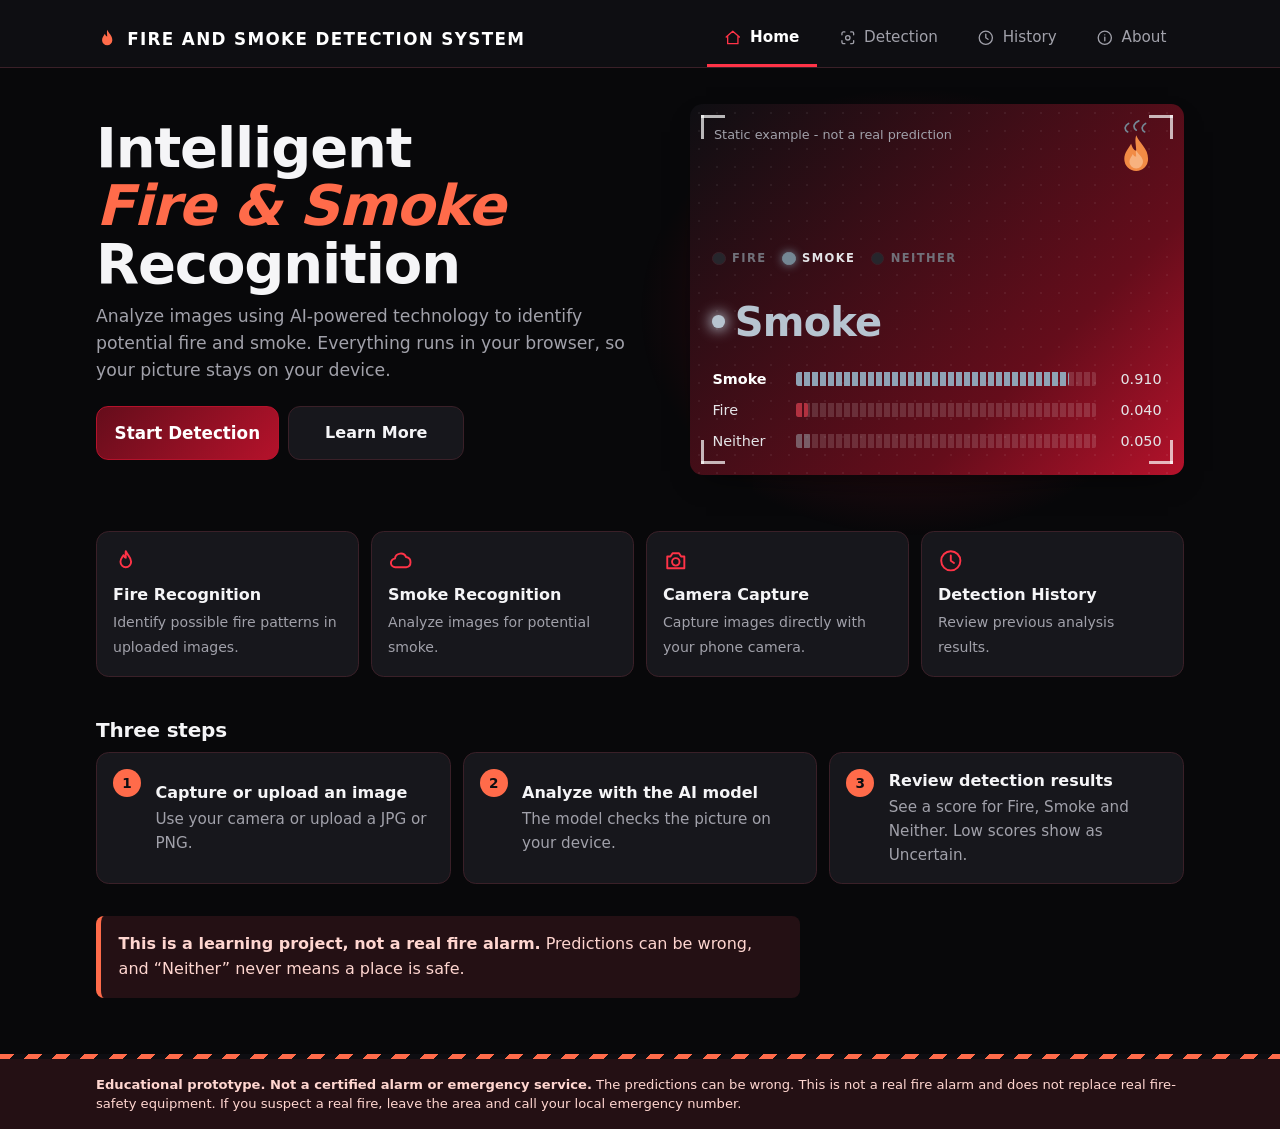
==== website/index.html @ d879157c "Create index.html" ====
<!DOCTYPE html>
<html lang="en">
<head>
<meta charset="utf-8">
<meta name="viewport" content="width=device-width, initial-scale=1, viewport-fit=cover">
<meta name="theme-color" content="#08080A">
<title>Home - Fire and Smoke Recognition</title>
<link rel="icon" href="data:image/svg+xml,%3Csvg xmlns=%27http://www.w3.org/2000/svg%27 viewBox=%270 0 24 24%27%3E%3Crect width=%2724%27 height=%2724%27 rx=%275%27 fill=%27%2308080A%27/%3E%3Cpath d=%27M12 3c1.4 3.6 5 5.4 5 10a5 5 0 0 1-10 0c0-2.8 1.6-4.2 2.7-6.2.7 1.8 1.5 2.5 2.3 2.5 0-2.2-.5-4 0-6.3z%27 fill=%27%23FF3347%27/%3E%3C/svg%3E">
<link rel="stylesheet" href="assets/css/style.css">
<link rel="stylesheet" href="assets/css/detection.css">
<link rel="stylesheet" href="assets/css/responsive.css">
</head>
<body>
<a class="skip" href="#main">Skip to content</a>
<header class="site-header"><p class="brand"><svg class="mark" viewBox="0 0 24 24" aria-hidden="true"><path d="M12 2c1.6 4 5.5 6 5.5 11a5.5 5.5 0 0 1-11 0c0-3 1.8-4.6 3-6.8.8 2 1.6 2.8 2.5 2.8 0-2.4-.6-4.4 0-7z" fill="currentColor"/></svg>FIRE AND SMOKE DETECTION SYSTEM</p>
<nav><a href="index.html" aria-current="page"><svg class="ico" viewBox="0 0 24 24" fill="none" stroke="currentColor" stroke-width="1.8" stroke-linecap="round" stroke-linejoin="round" aria-hidden="true"><path d="M3 11l9-8 9 8M5 10v10h14V10"/></svg>Home</a><a href="pages/detection.html"><svg class="ico" viewBox="0 0 24 24" fill="none" stroke="currentColor" stroke-width="1.8" stroke-linecap="round" stroke-linejoin="round" aria-hidden="true"><path d="M4 8V6a2 2 0 0 1 2-2h2M16 4h2a2 2 0 0 1 2 2v2M20 16v2a2 2 0 0 1-2 2h-2M8 20H6a2 2 0 0 1-2-2v-2"/><circle cx="12" cy="12" r="3"/></svg>Detection</a><a href="pages/history.html"><svg class="ico" viewBox="0 0 24 24" fill="none" stroke="currentColor" stroke-width="1.8" stroke-linecap="round" stroke-linejoin="round" aria-hidden="true"><circle cx="12" cy="12" r="9"/><path d="M12 7v5l3 2"/></svg>History</a><a href="pages/about.html"><svg class="ico" viewBox="0 0 24 24" fill="none" stroke="currentColor" stroke-width="1.8" stroke-linecap="round" stroke-linejoin="round" aria-hidden="true"><circle cx="12" cy="12" r="9"/><path d="M12 11v5M12 8h.01"/></svg>About</a></nav></header>
<main id="main">
<section class="hero">
  <div class="hero-copy">
    <h1>Intelligent <em>Fire &amp; Smoke</em> Recognition</h1>
    <p>Analyze images using AI-powered technology to identify potential fire and smoke. Everything runs in your browser, so your picture stays on your device.</p>
    <div class="hero-actions">
      <a class="btn primary" href="pages/detection.html">Start Detection</a>
      <a class="btn" href="pages/about.html">Learn More</a>
    </div>
  </div>
  <div class="demo" aria-hidden="true">
    <p class="demo-tag">Static example - not a real prediction</p><svg class="art" viewBox="0 0 64 64" aria-hidden="true"><path d="M22 14c-5-3-3-8 1-10M32 12c-5-4-2-9 3-11M42 14c-5-3-3-8 1-10" fill="none" stroke="#748794" stroke-width="2" stroke-linecap="round"/><path d="M32 18c4 10 14 15 14 28a14 14 0 0 1-28 0c0-8 5-12 8-18 2 6 4 8 6 8 0-6-2-12 0-18z" fill="#F18B45"/><path d="M32 36c3 5 8 8 8 13a8 8 0 0 1-16 0c0-4 3-6 4-9 1 2 2 3 4 3 0-3-1-5 0-7z" fill="#F7B27F"/></svg>
    <div class="leds"><span class="led" style="--c:#B83A32">Fire</span><span class="led on" style="--c:#748794">Smoke</span><span class="led" style="--c:#B9B3A6">Neither</span></div>
    <p class="demo-word">Smoke</p>
    <div class="bar is-top" data-class="smoke"><span class="bar-name">Smoke</span><span class="bar-track"><i style="--w:91%"></i></span><span class="bar-val">0.910</span></div>
    <div class="bar" data-class="fire"><span class="bar-name">Fire</span><span class="bar-track"><i style="--w:4%"></i></span><span class="bar-val">0.040</span></div>
    <div class="bar" data-class="neither"><span class="bar-name">Neither</span><span class="bar-track"><i style="--w:5%"></i></span><span class="bar-val">0.050</span></div>
  </div>
</section>
<section class="features" aria-label="Features">
  <div><svg class="ico" viewBox="0 0 24 24" fill="none" stroke="currentColor" stroke-width="1.8" stroke-linecap="round" stroke-linejoin="round" aria-hidden="true"><path d="M12 3c1.5 4 5 5.5 5 10a5 5 0 0 1-10 0c0-3 1.7-4.3 2.8-6.3.7 1.8 1.4 2.4 2.2 2.4 0-2.2-.4-4 0-6.1z"/></svg><strong>Fire Recognition</strong><span>Identify possible fire patterns in uploaded images.</span></div>
  <div><svg class="ico" viewBox="0 0 24 24" fill="none" stroke="currentColor" stroke-width="1.8" stroke-linecap="round" stroke-linejoin="round" aria-hidden="true"><path d="M7 18a4 4 0 0 1-.5-8A5.5 5.5 0 0 1 17 8.5a4.8 4.8 0 0 1 0 9.5z"/></svg><strong>Smoke Recognition</strong><span>Analyze images for potential smoke.</span></div>
  <div><svg class="ico" viewBox="0 0 24 24" fill="none" stroke="currentColor" stroke-width="1.8" stroke-linecap="round" stroke-linejoin="round" aria-hidden="true"><path d="M4 8h3l2-3h6l2 3h3v11H4z"/><circle cx="12" cy="13" r="3.5"/></svg><strong>Camera Capture</strong><span>Capture images directly with your phone camera.</span></div>
  <div><svg class="ico" viewBox="0 0 24 24" fill="none" stroke="currentColor" stroke-width="1.8" stroke-linecap="round" stroke-linejoin="round" aria-hidden="true"><circle cx="12" cy="12" r="9"/><path d="M12 7v5l3 2"/></svg><strong>Detection History</strong><span>Review previous analysis results.</span></div>
</section>
<section class="how">
  <h2>Three steps</h2>
  <ol class="how-list">
    <li><strong>Capture or upload an image</strong><span>Use your camera or upload a JPG or PNG.</span></li>
    <li><strong>Analyze with the AI model</strong><span>The model checks the picture on your device.</span></li>
    <li><strong>Review detection results</strong><span>See a score for Fire, Smoke and Neither. Low scores show as Uncertain.</span></li>
  </ol>
</section>
<p class="callout"><strong>This is a learning project, not a real fire alarm.</strong> Predictions can be wrong, and &ldquo;Neither&rdquo; never means a place is safe.</p>
</main>
<footer class="safety-notice"><strong>Educational prototype. Not a certified alarm or emergency service.</strong> The predictions can be wrong. This is not a real fire alarm and does not replace real fire-safety equipment. If you suspect a real fire, leave the area and call your local emergency number.</footer>
</body>
</html>
---- website/assets/css/style.css ----
/* style.css - tokens, base, header, buttons, landing page, text pages, history. */
:root{
  color-scheme:dark;
  --paper:#08080A;--card:#17171C;--card2:#242026;--ink:#F5F5F7;--muted:#A1A1AA;--line:#3A2028;
  --night:#0E0E12;--stage:#050507;--amber:#FF6B4A;
  --primary:#B5122B;--primary-dark:#650D1B;--link:#F5F5F7;--ember:#FF6B4A;--ember-text:#FF6B4A;
  --fire:#FF3347;--smoke:#8FA3B5;--neither:#8A8A93;--unsure:#FF6B4A;--ok:#2f9e5b;
  --warn-bg:#241014;--warn-ink:#FFD6D0;--warn-line:#650D1B;
  --serif:Inter,Manrope,"Segoe UI",system-ui,sans-serif;
  --radius:.8rem;--wrap:68rem;--gutter:max(1rem,calc((100% - var(--wrap)) / 2));
  --shadow:0 12px 30px -16px rgba(0,0,0,.8);
}
*{box-sizing:border-box}
html{-webkit-text-size-adjust:100%;scroll-padding-top:5rem}
body{margin:0;min-height:100dvh;display:flex;flex-direction:column;font:16px/1.55 Inter,Manrope,"Avenir Next","Segoe UI Variable","Segoe UI",system-ui,-apple-system,Roboto,sans-serif;background:var(--paper);color:var(--ink);-webkit-tap-highlight-color:transparent}
[hidden]{display:none!important}
:focus-visible{outline:3px solid #7fb3e6;outline-offset:2px}

/* Type */
h1{margin:0 0 .6rem;font-family:var(--serif);font-size:clamp(2.1rem,7vw,3.5rem);line-height:1.04;font-weight:700;letter-spacing:-.02em;text-wrap:balance}
h2{margin:0 0 .6rem;font-family:var(--serif);font-size:1.25rem;line-height:1.3;font-weight:700;letter-spacing:-.01em}
.page-title{font-size:clamp(1.7rem,5vw,2.3rem)}
.lede{margin:0 0 1.5rem;max-width:38rem;color:var(--muted);font-size:1.05rem}

/* Header */
.site-header{position:sticky;top:0;z-index:20;display:flex;flex-wrap:wrap;align-items:center;justify-content:space-between;gap:0 1.5rem;padding:calc(.7rem + env(safe-area-inset-top)) var(--gutter) 0;background:var(--night);color:#fff}
.brand{display:flex;align-items:center;gap:.55rem;margin:0 0 .5rem;font-size:1.05rem;font-weight:700;letter-spacing:-.005em}
.mark{width:1.4rem;height:1.4rem;color:var(--amber);flex:none}
nav{flex:1 1 100%;display:flex;gap:.25rem}
nav a{flex:1;display:flex;align-items:center;justify-content:center;min-height:2.75rem;color:#A1A1AA;text-decoration:none;font-size:.95rem;border-bottom:3px solid transparent;transition:color .15s}
nav a:hover{color:#fff}
nav a[aria-current="page"]{color:#fff;font-weight:600;border-bottom-color:var(--amber)}

main{flex:1;width:100%;padding:1.5rem var(--gutter) 2.5rem}

/* Buttons (real buttons and link buttons) */
button,.btn{display:inline-flex;align-items:center;justify-content:center;gap:.5rem;width:100%;min-height:3rem;padding:.5rem 1.1rem;font:inherit;font-weight:600;color:var(--link);text-decoration:none;background:var(--card);border:1.5px solid var(--line);border-radius:.75rem;cursor:pointer;touch-action:manipulation;transition:background .15s,border-color .15s,transform .1s}
button:hover:not(:disabled),.btn:hover{border-color:var(--link);background:color-mix(in srgb,var(--link) 8%,var(--card))}
button.primary,.btn.primary{min-height:3.4rem;font-size:1.05rem;color:#fff;background:var(--primary);border-color:var(--primary)}
button.primary:hover:not(:disabled),.btn.primary:hover{background:var(--primary-dark);border-color:var(--primary-dark)}
button:active:not(:disabled),.btn:active{transform:scale(.98)}
button:disabled{opacity:.4;cursor:not-allowed}

/* Landing page */
.hero{display:grid;gap:1.75rem;align-items:center;margin:0 0 2.5rem}
.hero h1 em{color:var(--ember-text)}
.art{position:absolute;top:1rem;right:1.3rem;width:3.4rem;height:3.4rem}
.hero-copy p{max-width:34rem;margin:0 0 1.4rem;color:var(--muted);font-size:1.08rem}
.hero-actions{display:grid;gap:.6rem}
.demo{position:relative;display:grid;align-content:end;gap:.55rem;aspect-ratio:4/3;padding:1.4rem;border-radius:var(--radius);color:#F5F5F7;background:radial-gradient(rgba(255,255,255,.07) 1px,transparent 1.5px) 0 0/18px 18px,var(--stage);box-shadow:var(--shadow)}
.demo-tag{position:absolute;top:1.3rem;left:1.5rem;margin:0;font-size:.8rem;color:#A1A1AA}
.demo-word{display:flex;align-items:center;gap:.6rem;margin:0 0 .4rem;font-family:var(--serif);font-size:clamp(1.8rem,7vw,2.5rem);font-weight:800;letter-spacing:-.02em;color:#B7C4D0}
.demo-word::before{content:"";width:.8rem;height:.8rem;border-radius:50%;background:currentColor;box-shadow:0 0 14px 2px currentColor}
.how{margin:0 0 2rem}
.how-list{list-style:none;margin:0;padding:0;display:grid;gap:.75rem;counter-reset:s}
.how-list li{display:grid;grid-template-columns:auto 1fr;gap:.15rem .9rem;padding:1rem;background:var(--card);border:1px solid var(--line);border-radius:var(--radius)}
.how-list li::before{counter-increment:s;content:counter(s);grid-row:span 2;display:grid;place-items:center;width:1.75rem;height:1.75rem;border-radius:50%;background:var(--ember);color:var(--night);font-size:.85rem;font-weight:700}
.how-list strong{align-self:end}
.how-list span{color:var(--muted);font-size:.95rem}
.callout{max-width:44rem;padding:1rem 1.1rem;border-left:5px solid var(--amber);border-radius:.5rem;background:var(--warn-bg);color:var(--warn-ink)}
.callout p{margin:0}

/* Text pages */
.prose{max-width:44rem}
.prose h2{margin-top:2rem}.prose h2:first-child,.prose .page-title+h2{margin-top:0}
.prose p{margin:0 0 .85rem}
.todo{padding:.6rem .8rem;border-left:4px solid var(--amber);background:var(--warn-bg);color:var(--warn-ink);border-radius:.4rem}

/* Footer notice */
.safety-notice{padding:1.3rem var(--gutter) calc(1rem + env(safe-area-inset-bottom));background:repeating-linear-gradient(135deg,#FF6B4A 0 10px,#0E0E12 10px 20px) top/100% 5px no-repeat,var(--warn-bg);color:var(--warn-ink);font-size:.82rem;line-height:1.45}

/* History */
.history-list{list-style:none;margin:1rem 0;padding:0;display:grid;gap:.6rem}
.history-item{display:grid;grid-template-columns:1fr auto;align-items:baseline;gap:.1rem .75rem;padding:.75rem 1rem;background:var(--card);border:1px solid var(--line);border-left:6px solid var(--neither);border-radius:.6rem}
.history-item strong{font-size:1.1rem}
.history-item.is-fire{border-left-color:var(--fire)}.history-item.is-smoke{border-left-color:var(--smoke)}.history-item.is-uncertain{border-left-color:var(--unsure)}
.history-item span{text-align:right;color:var(--muted);font-size:.9rem;font-variant-numeric:tabular-nums}
.history-item time{grid-column:1/-1;color:var(--muted);font-size:.8rem}
.history-empty{padding:1.25rem;border:1.5px dashed var(--line);border-radius:var(--radius);color:var(--muted);text-align:center}
#btn-clear-history{width:auto;min-width:10rem}

/* Polish: skip link, page fade-in, hero glow, key points, tips */
.skip{position:absolute;left:-999px;top:0;z-index:50;padding:.6rem 1rem;background:var(--amber);color:var(--night);font-weight:700;border-radius:0 0 .5rem 0}
.skip:focus{left:0}
main{animation:fade .4s ease both}
@keyframes fade{from{opacity:0;transform:translateY(6px)}}
@media (prefers-reduced-motion:reduce){main{animation:none}}
.hero{position:relative}
.hero::before{content:"";position:absolute;z-index:-1;top:-1rem;right:0;width:34rem;max-width:100%;height:28rem;background:radial-gradient(closest-side,rgba(181,18,43,.38),transparent);pointer-events:none}
.facts{display:grid;gap:.9rem;margin:0 0 2.5rem}
.facts div{display:grid;gap:.1rem;padding:.2rem 0 .2rem 1rem;border-left:3px solid var(--amber)}
.facts strong{font-family:var(--serif);font-size:1.15rem}
.facts span{color:var(--muted);font-size:.92rem}
.tips{margin:.9rem 0 0;padding:.8rem 1rem .8rem 2.2rem;border-radius:.5rem;background:color-mix(in srgb,var(--amber) 12%,var(--card));color:var(--muted);font-size:.88rem}
.tips li+li{margin-top:.2rem}
.btn.primary:hover,button.primary:hover:not(:disabled){box-shadow:0 8px 18px -8px rgba(20,28,37,.55)}

/* Phone: app-style bottom tab bar and compact header */
body{padding-bottom:calc(3.5rem + env(safe-area-inset-bottom))}
.site-header{padding-bottom:.7rem}
.brand{margin:0}
nav{position:fixed;left:0;right:0;bottom:0;z-index:30;flex:none;padding-bottom:env(safe-area-inset-bottom);background:var(--night);border-top:1px solid rgba(255,255,255,.12)}
nav a{min-height:3.5rem;border-bottom:0;border-top:3px solid transparent;font-size:.8rem}
nav a[aria-current="page"]{border-top-color:var(--amber)}

/* Black and red components */
.site-header{background:var(--night);border-bottom:1px solid var(--line)}
.brand{font-weight:800;letter-spacing:.08em}
.demo{background:radial-gradient(rgba(255,255,255,.06) 1px,transparent 1.5px) 0 0/18px 18px,linear-gradient(135deg,#0E0E12 0%,#650D1B 70%,#B5122B 100%)}
button.primary,.btn.primary{background:linear-gradient(135deg,var(--primary-dark),var(--primary));border-color:var(--primary)}
button.primary:hover:not(:disabled),.btn.primary:hover{background:linear-gradient(135deg,var(--primary),#D41A36);border-color:var(--fire)}
nav{background:rgba(14,14,18,.96);border-top-color:var(--line)}
nav a{flex-direction:column;gap:.2rem;font-size:.72rem}
nav .ico{width:1.35rem;height:1.35rem}
nav a[aria-current="page"]{border-top-color:var(--fire)}
nav a[aria-current="page"] .ico{color:var(--fire)}
.features{display:grid;gap:.75rem;grid-template-columns:repeat(auto-fit,minmax(9.5rem,1fr));margin:0 0 2.5rem}
.features div{padding:1rem;background:var(--card);border:1px solid var(--line);border-radius:var(--radius)}
.features svg{display:block;width:1.6rem;height:1.6rem;margin-bottom:.6rem;color:var(--fire)}
.features strong{display:block;margin-bottom:.15rem}
.features span{color:var(--muted);font-size:.88rem}
.hist-tools{display:grid;gap:.5rem;margin:1rem 0}
input,select{min-height:3rem;padding:.5rem .9rem;font:inherit;color:var(--ink);background:var(--card);border:1.5px solid var(--line);border-radius:.75rem}
input:focus,select:focus{outline:none;border-color:var(--fire);box-shadow:0 0 0 3px rgba(255,51,71,.25)}
.leds{flex-wrap:wrap}
---- website/assets/css/detection.css ----
/* detection.css - the detector: status pill, viewfinder, controls, result panel. */
.model-status{display:inline-flex;align-items:center;gap:.5rem;margin:0 0 1.25rem;padding:.3rem .8rem;font-size:.85rem;color:var(--muted);background:var(--card);border:1px solid var(--line);border-radius:99px}
.model-status::before{content:"";width:.55rem;height:.55rem;border-radius:50%;background:#9aa7b3;flex:none}
.model-status[data-tone="ok"]{color:var(--ink)}.model-status[data-tone="ok"]::before{background:var(--ok)}
.model-status[data-tone="bad"]{color:var(--fire)}.model-status[data-tone="bad"]::before{background:var(--fire)}

.detector{display:grid;gap:1.25rem}
.step{margin:0}
.step h2{display:flex;align-items:center;gap:.6rem}
.n{display:inline-grid;place-items:center;width:1.6rem;height:1.6rem;border-radius:50%;background:var(--ember);color:var(--night);font-size:.82rem;font-weight:700;flex:none}
.capture{padding:1rem;background:var(--card);border:1px solid var(--line);border-radius:var(--radius);box-shadow:var(--shadow)}

/* Viewfinder */
.stage{position:relative;aspect-ratio:4/3;margin:0 0 .85rem;overflow:hidden;border-radius:.8rem;background:radial-gradient(rgba(255,255,255,.07) 1px,transparent 1.5px) 0 0/18px 18px,var(--stage)}
.stage::before,.demo::before{content:"";position:absolute;inset:.7rem;z-index:2;pointer-events:none;--c:rgba(255,255,255,.7);--t:3px;--l:1.5rem;
 background:linear-gradient(var(--c),var(--c)) top left/var(--l) var(--t),linear-gradient(var(--c),var(--c)) top left/var(--t) var(--l),
  linear-gradient(var(--c),var(--c)) top right/var(--l) var(--t),linear-gradient(var(--c),var(--c)) top right/var(--t) var(--l),
  linear-gradient(var(--c),var(--c)) bottom left/var(--l) var(--t),linear-gradient(var(--c),var(--c)) bottom left/var(--t) var(--l),
  linear-gradient(var(--c),var(--c)) bottom right/var(--l) var(--t),linear-gradient(var(--c),var(--c)) bottom right/var(--t) var(--l);
 background-repeat:no-repeat}
body[data-state="loading"] .stage::before{--c:var(--amber)}
.camera-box,.preview-area{position:absolute;inset:0;display:flex;align-items:center;justify-content:center}
.stage p{margin:0;padding:1.5rem;text-align:center;color:#A1A1AA;max-width:20rem}
.camera-box video,.preview-area img{width:100%;height:100%;object-fit:contain}
.stage:has(#camera-view:not([hidden])) #preview-area{display:none}
.stage:not(:has(#camera-view:not([hidden]))) #camera-box{display:none}
body[data-state="loading"] .stage::after{content:"";position:absolute;left:0;right:0;top:50%;z-index:3;height:3px;background:var(--amber);box-shadow:0 0 16px var(--amber);animation:scan 1.3s ease-in-out infinite alternate}
@keyframes scan{from{top:8%}to{top:92%}}
@media (prefers-reduced-motion:reduce){body[data-state="loading"] .stage::after{animation:none}}
.buttons{display:grid;grid-template-columns:1fr 1fr;gap:.5rem}
.buttons #btn-upload{grid-column:1/-1}

/* Result panel: a dark "annunciator" with one lamp that takes the result colour */
.reading{--lamp:#71717A;padding:1.25rem;border:1px solid var(--line);border-radius:var(--radius);background:linear-gradient(145deg,var(--night),var(--card));color:#F5F5F7;box-shadow:var(--shadow)}
.reading:has(.is-fire){--lamp:#FF3347}.reading:has(.is-smoke){--lamp:#8FA3B5}.reading:has(.is-neither){--lamp:#8A8A93}.reading:has(.is-uncertain){--lamp:#FF6B4A}
.reading .n{background:var(--amber);color:var(--night)}
.loading{margin:0 0 .4rem;color:#D4D4D8;font-style:italic}
.result-word{font-family:var(--serif);display:flex;align-items:center;gap:.7rem;margin:0;font-size:clamp(2rem,9vw,2.8rem);font-weight:700;line-height:1.1;letter-spacing:-.01em;color:#71717A}
.result-word::before{content:"";width:.85rem;height:.85rem;border-radius:50%;flex:none;border:2px solid currentColor}
.result-word[class*="is-"]{color:color-mix(in srgb,var(--lamp) 65%,#fff)}
.result-word[class*="is-"]::before{background:var(--lamp);border-color:var(--lamp);box-shadow:0 0 16px 3px var(--lamp)}
.result-score{margin:.5rem 0 0;white-space:pre-line;font-size:.85rem;color:#A1A1AA;font-variant-numeric:tabular-nums}
.banner{margin:1rem 0 0;padding:.8rem 1rem;border-left:4px solid var(--lamp);border-radius:.5rem;background:color-mix(in srgb,var(--lamp) 16%,transparent);color:#f1f5f8;font-weight:500}
.score-bars{display:grid;gap:.7rem;margin-top:1.25rem}
.bar{display:grid;grid-template-columns:4.5rem 1fr 3.4rem;align-items:center;gap:.7rem;font-size:.9rem;color:#E4E4E7}
.bar-track{position:relative;height:.8rem;border-radius:99px;background:rgba(255,255,255,.12)}
.bar-track i{position:absolute;inset:0 auto 0 0;width:var(--w);border-radius:inherit;opacity:.5;background:#8A8A93}
.bar[data-class="fire"] i{background:#FF3347}.bar[data-class="smoke"] i{background:#8FA3B5}
.bar.is-top i{opacity:1}.bar.is-top .bar-name{font-weight:700;color:#fff}
.bar-track::after{content:"";position:absolute;top:-.3rem;bottom:-.3rem;left:var(--thr);width:2px;background:#fff}
.bar-val{text-align:right;font-variant-numeric:tabular-nums}
.bar-note{margin:.2rem 0 0;font-size:.8rem;color:#A1A1AA}
.error-box{margin:1rem 0 0;padding:.8rem 1rem;border-left:4px solid #FF3347;border-radius:.5rem;background:rgba(255,51,71,.25);color:#FFE0E3;font-weight:500}

/* Demo bars on the landing page reuse .bar */
.demo .bar{color:#E4E4E7}.demo .bar-track::after{display:none}

/* Console look: status strip, segmented meters, alarm states */
.model-status{padding:.35rem .85rem;border-radius:.4rem;background:var(--night);border-color:var(--night);color:#E4E4E7;font-size:.8rem;letter-spacing:.02em}
.model-status::before{box-shadow:0 0 8px 1px var(--led,transparent)}
.model-status[data-tone="ok"]{--led:#2f9e5b;color:#E4E4E7}
.model-status[data-tone="bad"]{--led:#FF3347;color:#FF8A94}
.bar-track{height:.85rem;border-radius:2px;background:repeating-linear-gradient(90deg,rgba(255,255,255,.14) 0 6px,transparent 6px 8px)}
.bar-track i{border-radius:2px;-webkit-mask:repeating-linear-gradient(90deg,#000 0 6px,transparent 6px 8px);mask:repeating-linear-gradient(90deg,#000 0 6px,transparent 6px 8px)}
.reading::before{content:"STANDBY";display:block;width:max-content;margin:0 0 .9rem;padding:.15rem .6rem;border:1px solid #71717A;border-radius:.3rem;font-size:.7rem;font-weight:700;letter-spacing:.14em;color:#71717A}
.reading:has(.is-fire)::before{content:"FIRE ALARM";color:#fff;background:var(--lamp);border-color:var(--lamp)}
.reading:has(.is-smoke)::before{content:"SMOKE ALERT";color:var(--night);background:var(--lamp);border-color:var(--lamp)}
.reading:has(.is-neither)::before{content:"NONE DETECTED";color:#8A8A93;border-color:#8A8A93}
.reading:has(.is-uncertain)::before{content:"CHECK MANUALLY";color:var(--night);background:var(--lamp);border-color:var(--lamp)}
.reading:has(.is-fire){border-color:#FF3347;background:repeating-linear-gradient(135deg,#FF3347 0 10px,#0E0E12 10px 20px) top/100% 6px no-repeat,var(--night);animation:alarm 1.4s ease-in-out infinite}
.reading:has(.is-smoke){border-color:#8FA3B5}
@keyframes alarm{50%{box-shadow:0 0 0 3px rgba(255,51,71,.55),0 0 28px rgba(255,51,71,.45)}}
@media (prefers-reduced-motion:reduce){.reading:has(.is-fire){animation:none}}

/* Indicator lamps on the landing sample */
.leds{display:flex;gap:1rem;margin:0 0 .9rem;font-size:.72rem;font-weight:700;letter-spacing:.12em;text-transform:uppercase;color:#71717A}
.led{display:flex;align-items:center;gap:.4rem}
.led::before{content:"";width:.7rem;height:.7rem;border-radius:50%;background:#26262c;border:1px solid #3A2028}
.led.on{color:#E4E4E7}
.led.on::before{background:var(--c);border-color:var(--c);box-shadow:0 0 10px var(--c)}

.buttons #btn-upload{grid-column:auto}
.stage.drag{outline:2px dashed var(--fire);outline-offset:-6px}
---- website/assets/css/responsive.css ----
/* responsive.css - phone first. Wider screens get a header row, a hero and a two-column detector. */
@media (min-width:40rem){
  .site-header{padding-bottom:0}
  .brand{margin:0}
  nav{flex:0 0 auto}
  nav a{flex:none;padding:0 1.1rem;min-height:3.5rem}
  .hero-actions{display:flex}.hero-actions .btn{width:auto;min-width:11rem}
  .buttons{grid-template-columns:repeat(3,1fr)}.buttons #btn-upload{grid-column:auto}
}
@media (min-width:48rem){
  main{padding-top:2.25rem}
  .hero{grid-template-columns:1.05fr .95fr;gap:3rem;margin-bottom:3.5rem}
  .how-list{grid-template-columns:repeat(3,1fr)}
}
@media (min-width:56rem){
  .detector{grid-template-columns:minmax(0,1.15fr) minmax(0,.85fr);column-gap:2rem;align-items:start}
  .model-status{grid-column:1/-1;justify-self:start;margin-bottom:0}
  .capture{grid-column:1;grid-row:2}
  .action{grid-column:1;grid-row:3}
  .reading{grid-column:2;grid-row:2/span 2;position:sticky;top:5.5rem;padding:1.5rem}
}
@media (min-width:48rem){.facts{grid-template-columns:repeat(3,1fr);gap:2rem}}
@media (min-width:40rem){
  body{padding-bottom:0}
  .site-header{padding-bottom:0}
  nav{position:static;padding:0;background:none;border-top:0}
  nav a{min-height:3.5rem;border-top:0;border-bottom:3px solid transparent;font-size:.95rem}
  nav a[aria-current="page"]{border-bottom-color:var(--amber)}
}
@media (min-width:40rem){
  nav a{flex-direction:row;gap:.5rem;font-size:.95rem}
  nav .ico{width:1.1rem;height:1.1rem}
  nav a[aria-current="page"]{border-top-color:transparent;border-bottom-color:var(--fire)}
  .hist-tools{grid-template-columns:1fr 12rem}
}
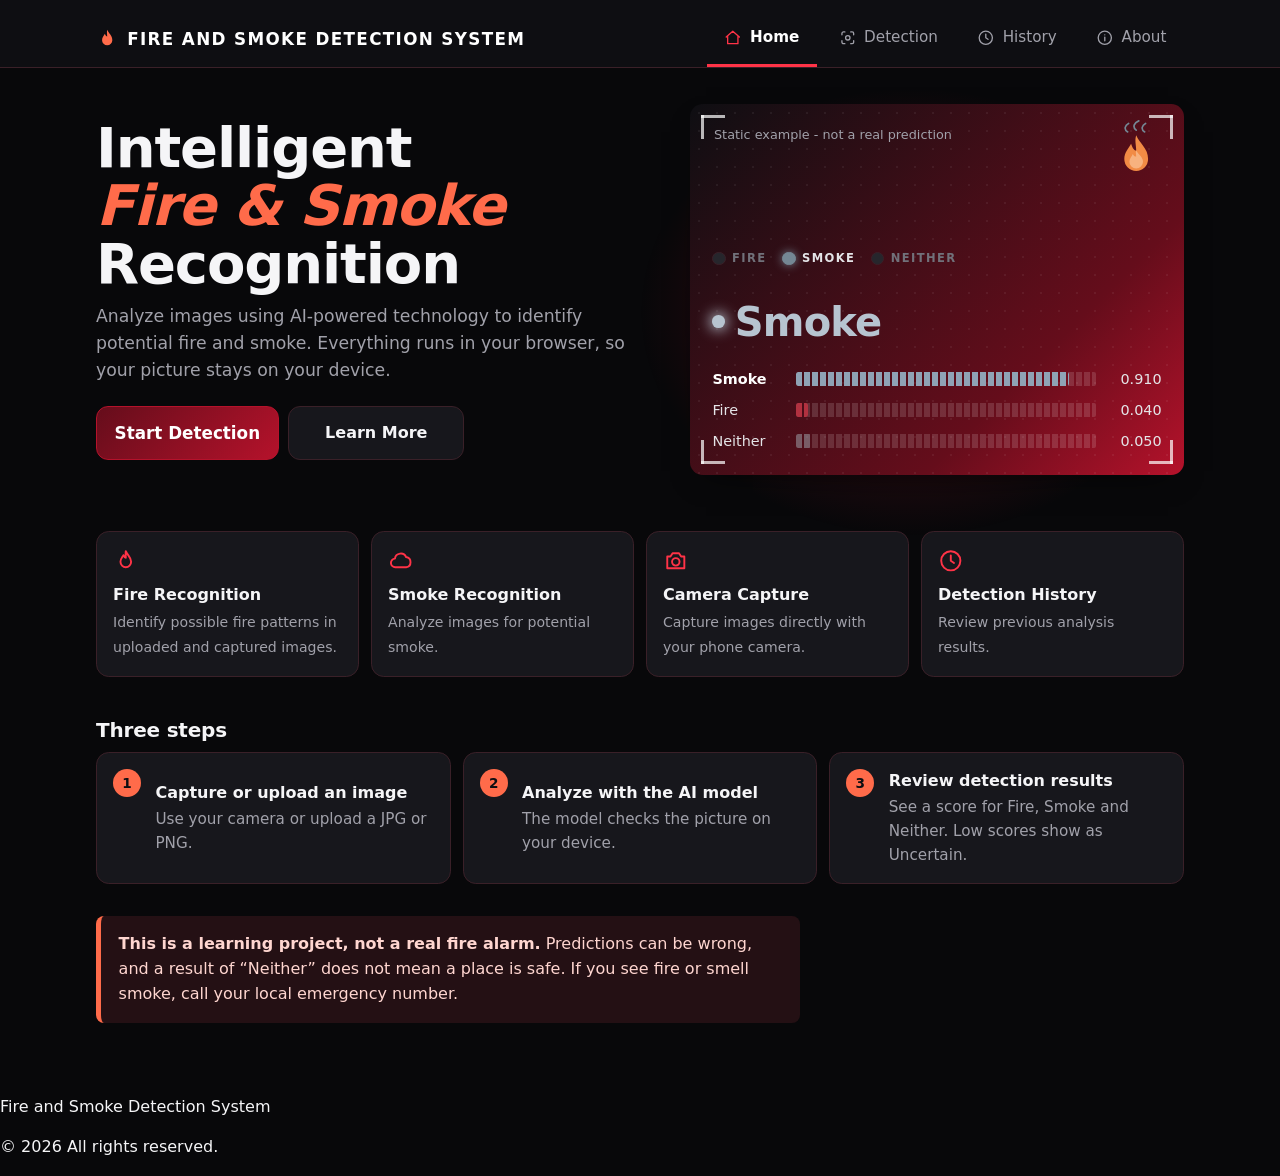
==== commit 55c4582c: "Update index.html" ====
--- a/website/index.html
+++ b/website/index.html
@@ -26,7 +26,7 @@
   </div>
   <div class="demo" aria-hidden="true">
     <p class="demo-tag">Static example - not a real prediction</p><svg class="art" viewBox="0 0 64 64" aria-hidden="true"><path d="M22 14c-5-3-3-8 1-10M32 12c-5-4-2-9 3-11M42 14c-5-3-3-8 1-10" fill="none" stroke="#748794" stroke-width="2" stroke-linecap="round"/><path d="M32 18c4 10 14 15 14 28a14 14 0 0 1-28 0c0-8 5-12 8-18 2 6 4 8 6 8 0-6-2-12 0-18z" fill="#F18B45"/><path d="M32 36c3 5 8 8 8 13a8 8 0 0 1-16 0c0-4 3-6 4-9 1 2 2 3 4 3 0-3-1-5 0-7z" fill="#F7B27F"/></svg>
-    <div class="leds"><span class="led" style="--c:#B83A32">Fire</span><span class="led on" style="--c:#748794">Smoke</span><span class="led" style="--c:#B9B3A6">Neither</span></div>
+    <div class="leds"><span class="led fire" style="--c:#FF3347">Fire</span><span class="led on" style="--c:#748794">Smoke</span><span class="led" style="--c:#B9B3A6">Neither</span></div>
     <p class="demo-word">Smoke</p>
     <div class="bar is-top" data-class="smoke"><span class="bar-name">Smoke</span><span class="bar-track"><i style="--w:91%"></i></span><span class="bar-val">0.910</span></div>
     <div class="bar" data-class="fire"><span class="bar-name">Fire</span><span class="bar-track"><i style="--w:4%"></i></span><span class="bar-val">0.040</span></div>
@@ -34,7 +34,7 @@
   </div>
 </section>
 <section class="features" aria-label="Features">
-  <div><svg class="ico" viewBox="0 0 24 24" fill="none" stroke="currentColor" stroke-width="1.8" stroke-linecap="round" stroke-linejoin="round" aria-hidden="true"><path d="M12 3c1.5 4 5 5.5 5 10a5 5 0 0 1-10 0c0-3 1.7-4.3 2.8-6.3.7 1.8 1.4 2.4 2.2 2.4 0-2.2-.4-4 0-6.1z"/></svg><strong>Fire Recognition</strong><span>Identify possible fire patterns in uploaded images.</span></div>
+  <div><svg class="ico" viewBox="0 0 24 24" fill="none" stroke="currentColor" stroke-width="1.8" stroke-linecap="round" stroke-linejoin="round" aria-hidden="true"><path d="M12 3c1.5 4 5 5.5 5 10a5 5 0 0 1-10 0c0-3 1.7-4.3 2.8-6.3.7 1.8 1.4 2.4 2.2 2.4 0-2.2-.4-4 0-6.1z"/></svg><strong>Fire Recognition</strong><span>Identify possible fire patterns in uploaded and captured images.</span></div>
   <div><svg class="ico" viewBox="0 0 24 24" fill="none" stroke="currentColor" stroke-width="1.8" stroke-linecap="round" stroke-linejoin="round" aria-hidden="true"><path d="M7 18a4 4 0 0 1-.5-8A5.5 5.5 0 0 1 17 8.5a4.8 4.8 0 0 1 0 9.5z"/></svg><strong>Smoke Recognition</strong><span>Analyze images for potential smoke.</span></div>
   <div><svg class="ico" viewBox="0 0 24 24" fill="none" stroke="currentColor" stroke-width="1.8" stroke-linecap="round" stroke-linejoin="round" aria-hidden="true"><path d="M4 8h3l2-3h6l2 3h3v11H4z"/><circle cx="12" cy="13" r="3.5"/></svg><strong>Camera Capture</strong><span>Capture images directly with your phone camera.</span></div>
   <div><svg class="ico" viewBox="0 0 24 24" fill="none" stroke="currentColor" stroke-width="1.8" stroke-linecap="round" stroke-linejoin="round" aria-hidden="true"><circle cx="12" cy="12" r="9"/><path d="M12 7v5l3 2"/></svg><strong>Detection History</strong><span>Review previous analysis results.</span></div>
@@ -47,8 +47,14 @@
     <li><strong>Review detection results</strong><span>See a score for Fire, Smoke and Neither. Low scores show as Uncertain.</span></li>
   </ol>
 </section>
-<p class="callout"><strong>This is a learning project, not a real fire alarm.</strong> Predictions can be wrong, and &ldquo;Neither&rdquo; never means a place is safe.</p>
+<p class="callout"><strong>This is a learning project, not a real fire alarm.</strong> Predictions can be wrong, and a result of &ldquo;Neither&rdquo; does not mean a place is safe. If you see fire or smell smoke, call your local emergency number.</p>
 </main>
-<footer class="safety-notice"><strong>Educational prototype. Not a certified alarm or emergency service.</strong> The predictions can be wrong. This is not a real fire alarm and does not replace real fire-safety equipment. If you suspect a real fire, leave the area and call your local emergency number.</footer>
+<footer class="site-footer">
+  <div class="footer-inner">
+    <p class="footer-name">Fire and Smoke Detection System</p>
+    <p class="footer-copy">&copy; <span id="footer-year">2026</span><span class="footer-rights"> All rights reserved.</span></p>
+  </div>
+</footer>
+<script src="assets/js/footer.js"></script>
 </body>
 </html>
--- a/website/assets/css/detection.css
+++ b/website/assets/css/detection.css
@@ -50,6 +50,8 @@
 .bar-track::after{content:"";position:absolute;top:-.3rem;bottom:-.3rem;left:var(--thr);width:2px;background:#fff}
 .bar-val{text-align:right;font-variant-numeric:tabular-nums}
 .bar-note{margin:.2rem 0 0;font-size:.8rem;color:#A1A1AA}
+.success-box{margin:0 0 1rem;padding:.8rem 1rem;border-left:4px solid var(--ok);border-radius:.5rem;background:rgba(47,158,91,.22);color:#DDF5E7;font-weight:500}
+.reading{scroll-margin-top:5.5rem;scroll-margin-bottom:5rem}
 .error-box{margin:1rem 0 0;padding:.8rem 1rem;border-left:4px solid #FF3347;border-radius:.5rem;background:rgba(255,51,71,.25);color:#FFE0E3;font-weight:500}
 
 /* Demo bars on the landing page reuse .bar */
